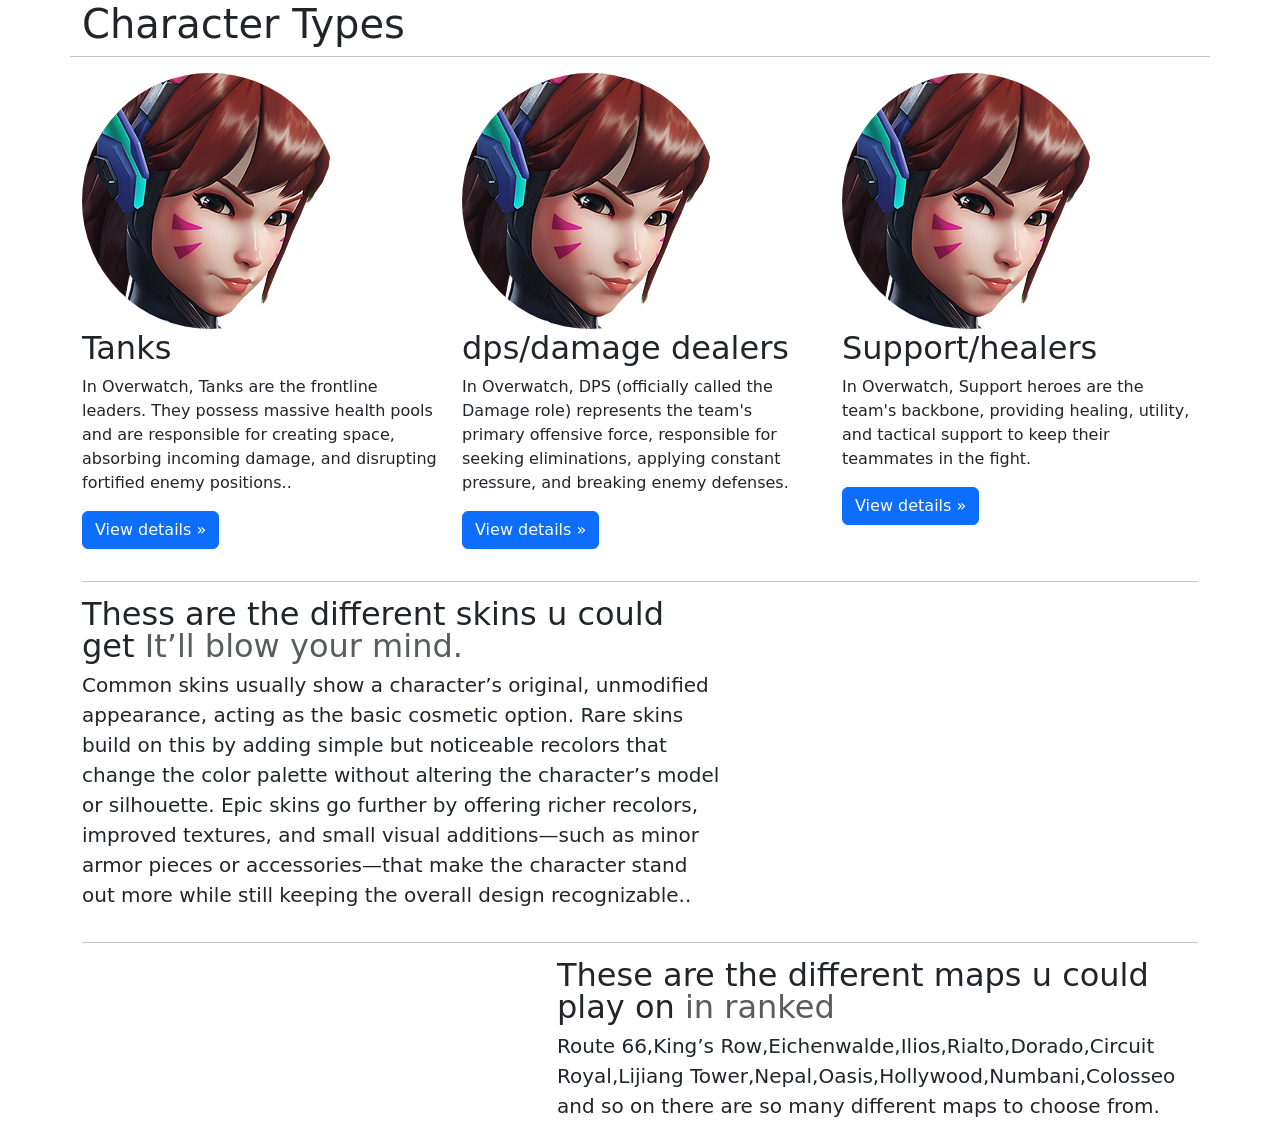
==== character-types.html @ 6d166e20 "Dads help wiht some stuff" ====
<!DOCTYPE html>
<html>
    <head>
        <title>Dafz Homework - Home</title>
        <link rel="stylesheet" href="css/site.css">
        <meta charset="utf-8">
        <meta name="viewport" content="width=device-width, initial-scale=1">
        <link href="https://cdn.jsdelivr.net/npm/bootstrap@5.3.8/dist/css/bootstrap.min.css" rel="stylesheet" integrity="sha384-sRIl4kxILFvY47J16cr9ZwB07vP4J8+LH7qKQnuqkuIAvNWLzeN8tE5YBujZqJLB" crossorigin="anonymous">

    </head>
    <body>
        <div class="container marketing">
            <div class="row">
                <h1>Character Types</h1>
                <hr class="featurette-divider"/>
            </div>   
            
            <div class="row"> 
                <div class="col-lg-4">
                    <img class="rounded-circle" alt="avatar" src="img/overwatch-dva.webp" />
                    <h2 class="fw-normal">Tanks</h2>
                    <p>In Overwatch, Tanks are the frontline leaders. They possess massive health pools and are responsible for creating space, absorbing incoming damage, and disrupting fortified enemy positions..</p> 
                    <p><a class="btn btn-primary" href="character-types\tanks-source.html">View details »</a></p> 
                </div>
                <div class="col-lg-4"> 
                    <img class="rounded-circle" alt="avatar" src="img/overwatch-dva.webp" />
                        <h2 class="fw-normal">dps/damage dealers</h2> 
                        <p>In Overwatch, DPS (officially called the Damage role) represents the team's primary offensive force, responsible for seeking eliminations, applying constant pressure, and breaking enemy defenses.</p> 
                        <p><a class="btn btn-primary" href="character-types\dps-source.html">View details »</a></p> 
                </div>
                <div class="col-lg-4"> 
                    <img class="rounded-circle" alt="avatar" src="img/overwatch-dva.webp" />
                    <h2 class="fw-normal">Support/healers</h2> 
                    <p>In Overwatch, Support heroes are the team's backbone, providing healing, utility, and tactical support to keep their teammates in the fight.</p> 
                    <p><a class="btn btn-primary" href="character-types\support-source.html">View details »</a></p> 
                </div>
            </div>
                
               
            <hr class="featurette-divider"> 
            <div class="row featurette">
                <div class="col-md-7"> 
                    <h2 class="featurette-heading fw-normal lh-1">Thess are the different skins u could get 
                        <span class="text-body-secondary">It’ll blow your mind.</span>
                    </h2> 
                    <p class="lead">Common skins usually show a character’s original, unmodified appearance, acting as the basic cosmetic option. Rare skins build on this by adding simple but noticeable recolors that change the color palette without altering the character’s model or silhouette. Epic skins go further by offering richer recolors, improved textures, and small visual additions—such as minor armor pieces or accessories—that make the character stand out more while still keeping the overall design recognizable..</p> 
                </div> 
                <div class="col-md-5"> 
                    <img />
                </div> 
            </div> 
            <hr class="featurette-divider"> 
            <div class="row featurette"> 
                <div class="col-md-7 order-md-2"> 
                    <h2 class="featurette-heading fw-normal lh-1">These are the different maps u could play on
                        <span class="text-body-secondary">in ranked </span>
                    </h2> 
                    <p class="lead">Route 66,King’s Row,Eichenwalde,Ilios,Rialto,Dorado,Circuit Royal,Lijiang Tower,Nepal,Oasis,Hollywood,Numbani,Colosseo and so on there are so many different maps to choose from.</p> 
                </div> 
                <div class="col-md-5 order-md-1"> 
                    <img /> 
                </div> 
            </div>
                   
        <script src="https://cdn.jsdelivr.net/npm/bootstrap@5.3.8/dist/js/bootstrap.bundle.min.js" integrity="sha384-FKyoEForCGlyvwx9Hj09JcYn3nv7wiPVlz7YYwJrWVcXK/BmnVDxM+D2scQbITxI" crossorigin="anonymous"></script>
    </body>
</html>
---- css/site.css ----
.row {
  justify-content: space-around; 
}


.row .col {
  max-width: 300px;
  border: 15px solid rgb(0, 17, 255);
  padding: 50px;
  margin: 20px;
}
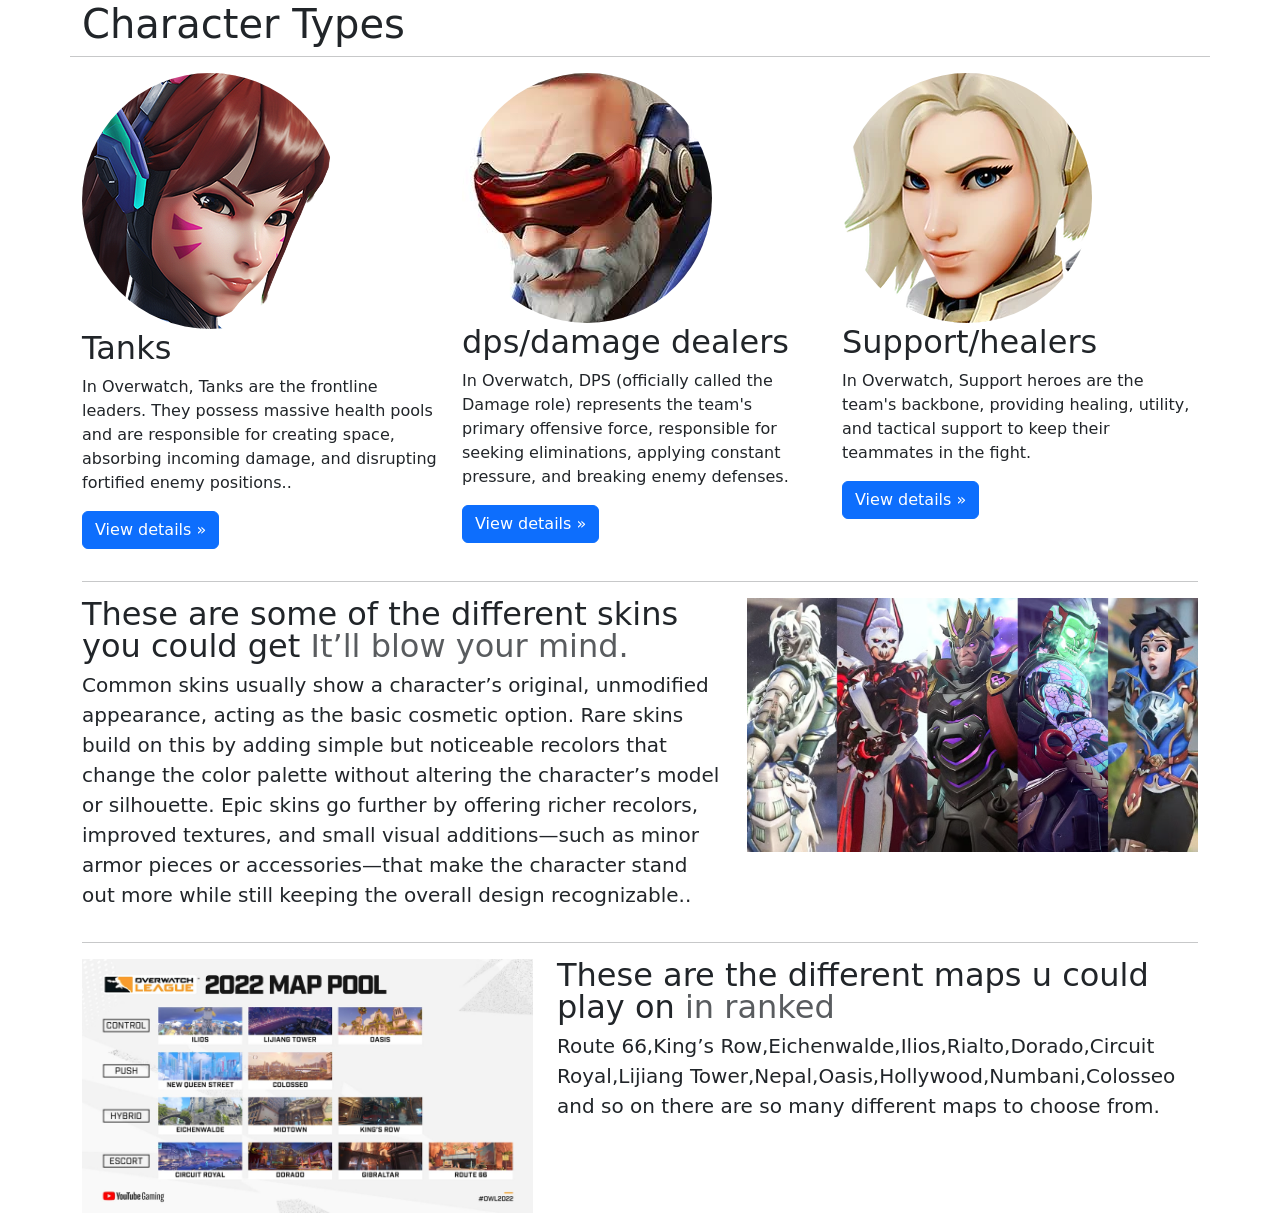
==== commit a8455ef7: "Image updates WIP" ====
--- a/character-types.html
+++ b/character-types.html
@@ -23,13 +23,13 @@
                     <p><a class="btn btn-primary" href="character-types\tanks-source.html">View details »</a></p> 
                 </div>
                 <div class="col-lg-4"> 
-                    <img class="rounded-circle" alt="avatar" src="img/overwatch-dva.webp" />
+                    <img class="rounded-circle" alt="avatar" src="img/overwatch-soldier.jpg" />
                         <h2 class="fw-normal">dps/damage dealers</h2> 
                         <p>In Overwatch, DPS (officially called the Damage role) represents the team's primary offensive force, responsible for seeking eliminations, applying constant pressure, and breaking enemy defenses.</p> 
                         <p><a class="btn btn-primary" href="character-types\dps-source.html">View details »</a></p> 
                 </div>
                 <div class="col-lg-4"> 
-                    <img class="rounded-circle" alt="avatar" src="img/overwatch-dva.webp" />
+                    <img class="rounded-circle" alt="avatar" src="img/overwatch-mercy.webp" />
                     <h2 class="fw-normal">Support/healers</h2> 
                     <p>In Overwatch, Support heroes are the team's backbone, providing healing, utility, and tactical support to keep their teammates in the fight.</p> 
                     <p><a class="btn btn-primary" href="character-types\support-source.html">View details »</a></p> 
@@ -40,13 +40,13 @@
             <hr class="featurette-divider"> 
             <div class="row featurette">
                 <div class="col-md-7"> 
-                    <h2 class="featurette-heading fw-normal lh-1">Thess are the different skins u could get 
+                    <h2 class="featurette-heading fw-normal lh-1">These are some of the different skins you could get 
                         <span class="text-body-secondary">It’ll blow your mind.</span>
                     </h2> 
                     <p class="lead">Common skins usually show a character’s original, unmodified appearance, acting as the basic cosmetic option. Rare skins build on this by adding simple but noticeable recolors that change the color palette without altering the character’s model or silhouette. Epic skins go further by offering richer recolors, improved textures, and small visual additions—such as minor armor pieces or accessories—that make the character stand out more while still keeping the overall design recognizable..</p> 
                 </div> 
                 <div class="col-md-5"> 
-                    <img />
+                    <img src="img/all-mythic-skins-overwatch-2.avif" alt="Skins" class="img-fluid" />
                 </div> 
             </div> 
             <hr class="featurette-divider"> 
@@ -58,7 +58,7 @@
                     <p class="lead">Route 66,King’s Row,Eichenwalde,Ilios,Rialto,Dorado,Circuit Royal,Lijiang Tower,Nepal,Oasis,Hollywood,Numbani,Colosseo and so on there are so many different maps to choose from.</p> 
                 </div> 
                 <div class="col-md-5 order-md-1"> 
-                    <img /> 
+                    <img src="img/Screenshot_(5).png" alt="Maps" class="img-fluid" /> 
                 </div> 
             </div>
                    
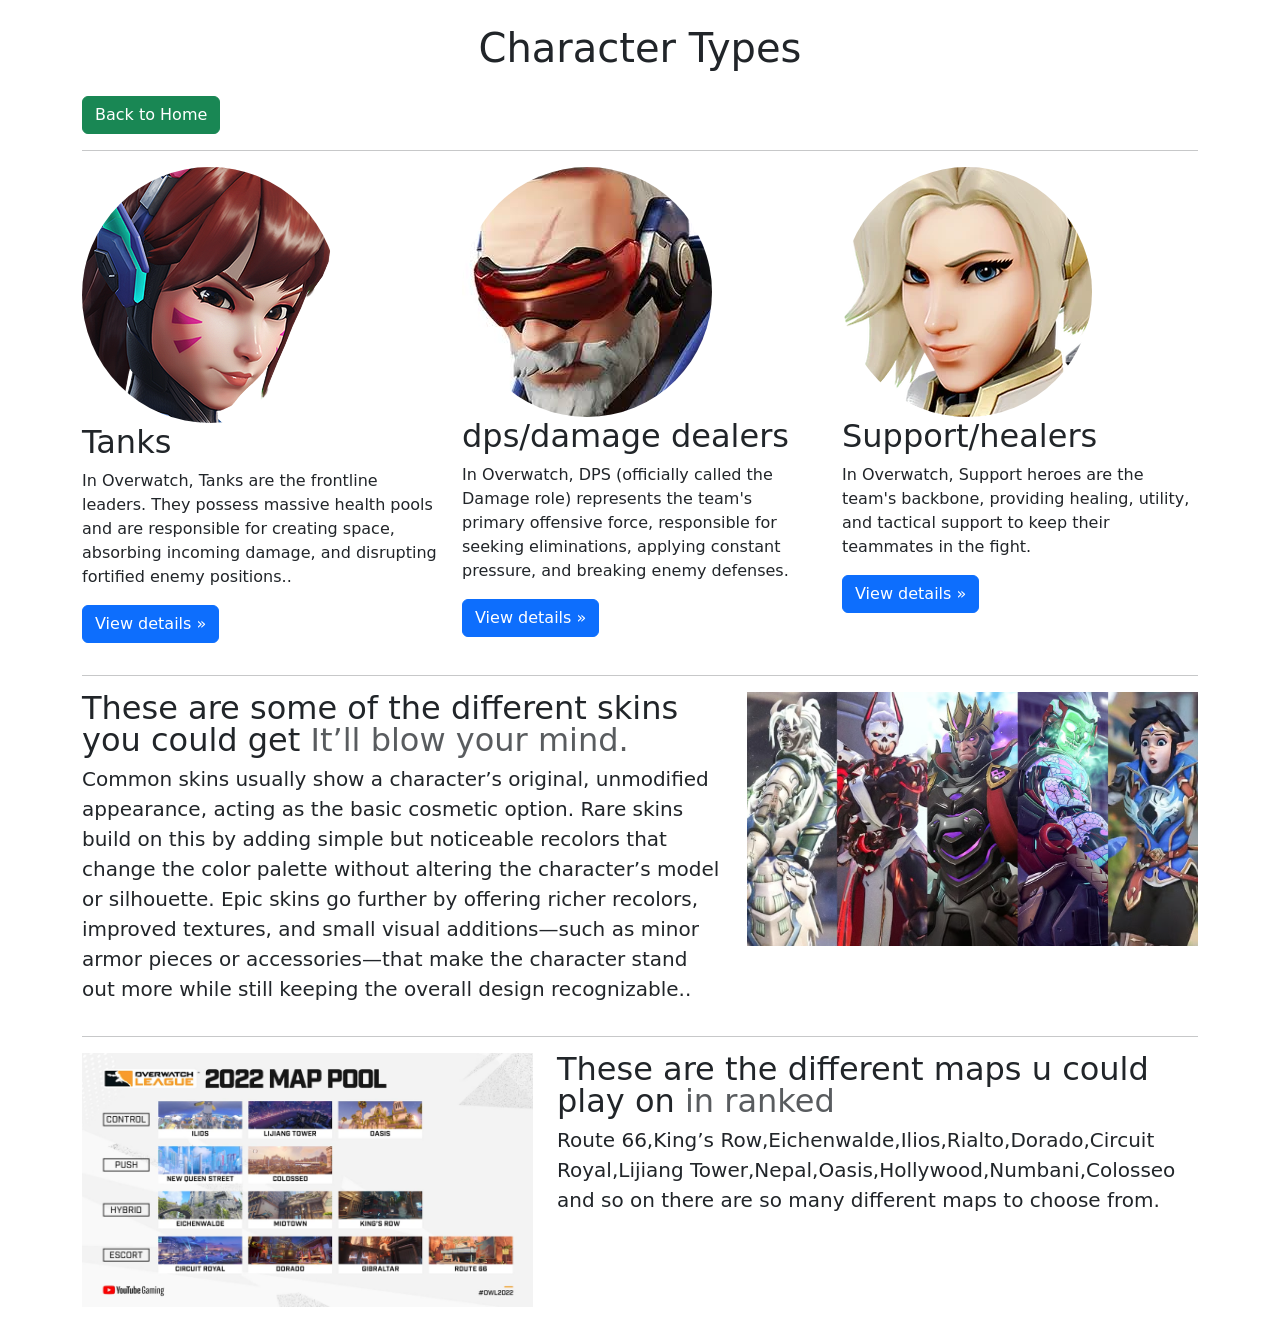
==== commit 4d3109ba: "Adding home links WIP" ====
--- a/character-types.html
+++ b/character-types.html
@@ -1,7 +1,7 @@
 <!DOCTYPE html>
 <html>
     <head>
-        <title>Dafz Homework - Home</title>
+        <title>Dafz Homework - Character Types</title>
         <link rel="stylesheet" href="css/site.css">
         <meta charset="utf-8">
         <meta name="viewport" content="width=device-width, initial-scale=1">
@@ -9,13 +9,15 @@
 
     </head>
     <body>
-        <div class="container marketing">
-            <div class="row">
-                <h1>Character Types</h1>
-                <hr class="featurette-divider"/>
-            </div>   
+
+
+        <div class="container py-4">
+
+            <h1 class="text-center mb-4">Character Types</h1>
+            <a href="index.html" class="btn btn-success">Back to Home</a>
+            <hr class="featurette-divider"/>
             
-            <div class="row"> 
+            <div class="row g-4"> 
                 <div class="col-lg-4">
                     <img class="rounded-circle" alt="avatar" src="img/overwatch-dva.webp" />
                     <h2 class="fw-normal">Tanks</h2>
@@ -61,6 +63,7 @@
                     <img src="img/Screenshot_(5).png" alt="Maps" class="img-fluid" /> 
                 </div> 
             </div>
+        </div>
                    
         <script src="https://cdn.jsdelivr.net/npm/bootstrap@5.3.8/dist/js/bootstrap.bundle.min.js" integrity="sha384-FKyoEForCGlyvwx9Hj09JcYn3nv7wiPVlz7YYwJrWVcXK/BmnVDxM+D2scQbITxI" crossorigin="anonymous"></script>
     </body>
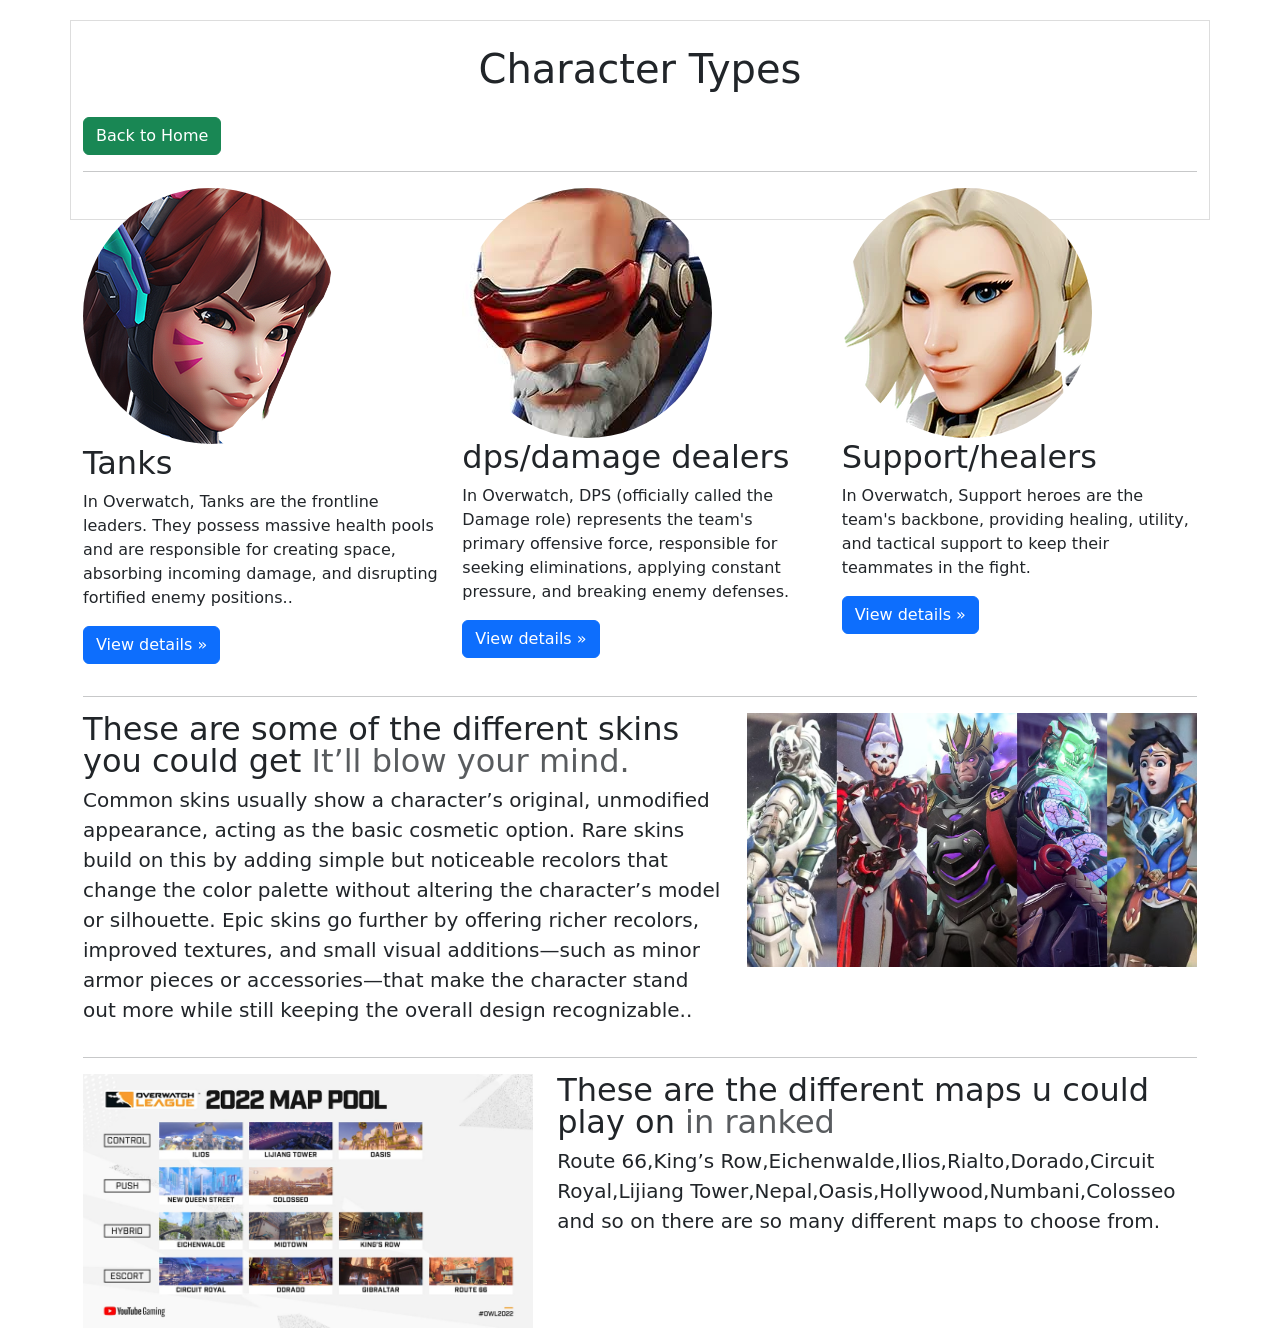
==== commit 25857cff: "adding stuff" ====
--- a/character-types.html
+++ b/character-types.html
@@ -1,7 +1,7 @@
 <!DOCTYPE html>
 <html>
     <head>
-        <title>Dafz Homework - Character Types</title>
+        <title>Dafz Homework - Character Types and maps u can play on</title>
         <link rel="stylesheet" href="css/site.css">
         <meta charset="utf-8">
         <meta name="viewport" content="width=device-width, initial-scale=1">
@@ -22,13 +22,14 @@
                     <img class="rounded-circle" alt="avatar" src="img/overwatch-dva.webp" />
                     <h2 class="fw-normal">Tanks</h2>
                     <p>In Overwatch, Tanks are the frontline leaders. They possess massive health pools and are responsible for creating space, absorbing incoming damage, and disrupting fortified enemy positions..</p> 
-                    <p><a class="btn btn-primary" href="character-types\tanks-source.html">View details »</a></p> 
+                    <p><a class="btn btn-primary" href="character-types\tanks-source.html">View details »</a></p>
                 </div>
                 <div class="col-lg-4"> 
                     <img class="rounded-circle" alt="avatar" src="img/overwatch-soldier.jpg" />
                         <h2 class="fw-normal">dps/damage dealers</h2> 
                         <p>In Overwatch, DPS (officially called the Damage role) represents the team's primary offensive force, responsible for seeking eliminations, applying constant pressure, and breaking enemy defenses.</p> 
-                        <p><a class="btn btn-primary" href="character-types\dps-source.html">View details »</a></p> 
+                        <p><a class="btn btn-primary" href="character-types\dps-source.html">View details »</a></p>
+                    
                 </div>
                 <div class="col-lg-4"> 
                     <img class="rounded-circle" alt="avatar" src="img/overwatch-mercy.webp" />
--- a/css/site.css
+++ b/css/site.css
@@ -8,4 +8,54 @@
   border: 15px solid rgb(0, 17, 255);
   padding: 50px;
   margin: 20px;
-}+}
+
+
+
+
+
+
+
+
+
+
+
+
+
+<!DOCTYPE html>
+<head>
+    <title>Example 1</title>
+    <style>
+        body {
+            font-family: Arial, sans-serif;
+            margin: 0;
+            padding: 0;
+        }
+        h1 {
+            color: green;
+        }
+        .container {
+            position: relative;
+            height: 200px;
+      width: 600px;
+            border: 1px solid #ddd;
+            margin: 20px;
+        }
+        a.absolute-link {
+            position: absolute;
+            top: 50px;
+            left: 20px;
+            text-decoration: none;
+            color: blue;
+            font-weight: bold;
+        }
+    </style>
+</head>
+<body>
+    <h1>GeeksforGeeks</h1>
+    <h3>Approach 1: Using position: absolute;</h3>
+    <div class="container">
+        <a href="#" class="absolute-link">Absolute Positioned Link</a>
+    </div>
+</body>
+</html>
